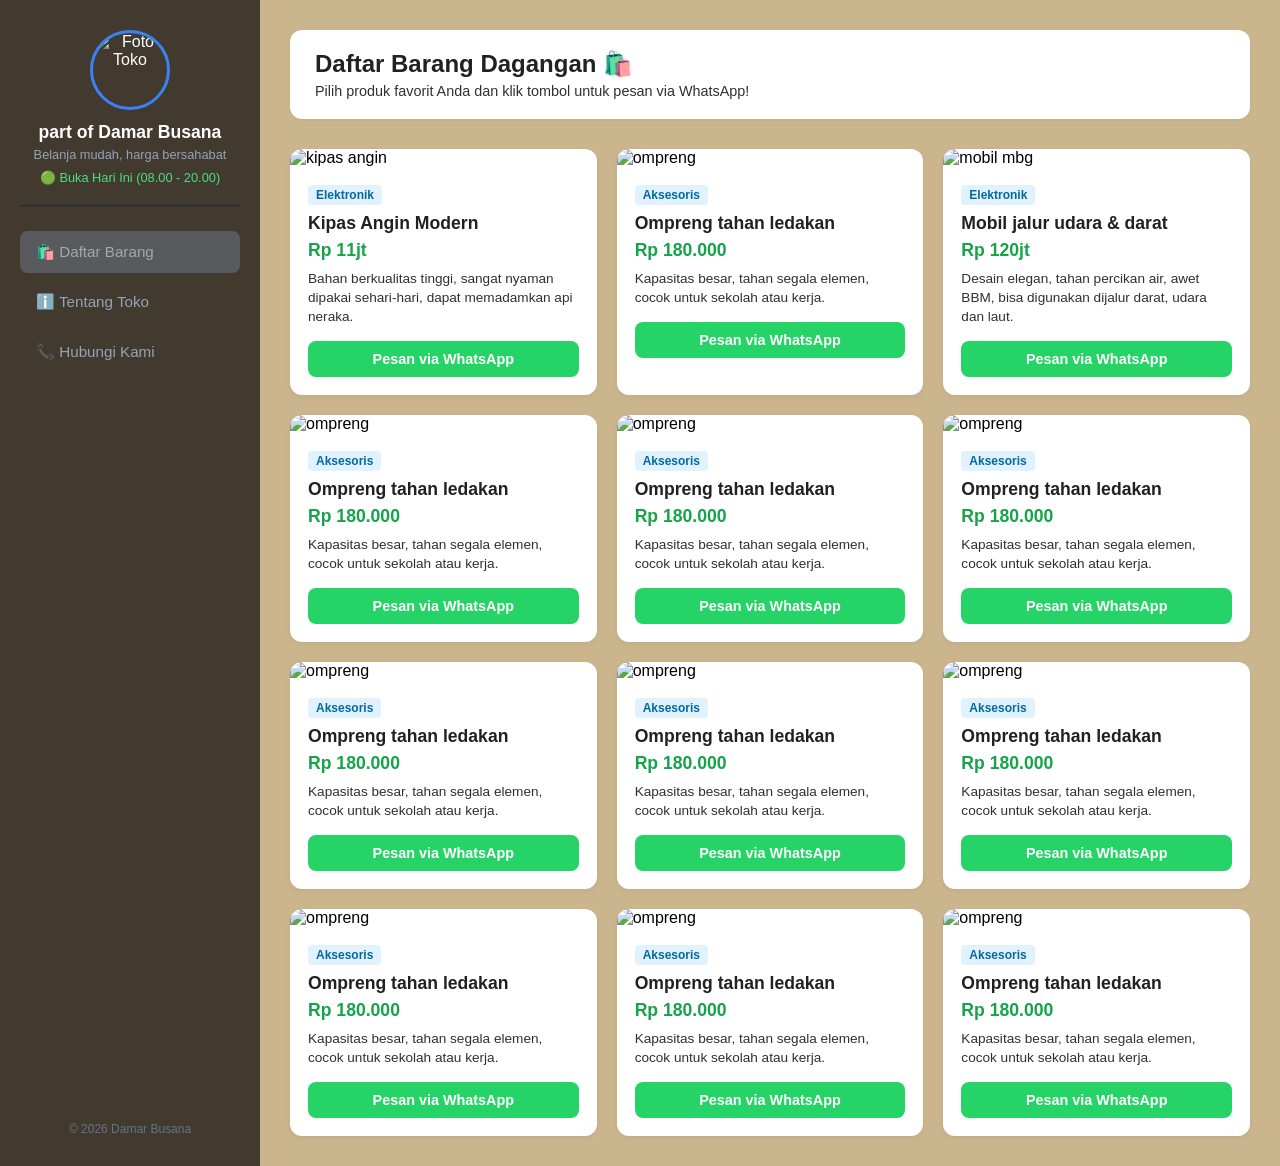
==== index.html @ b8114609 "Add files via upload" ====
<!DOCTYPE html>
<html lang="id">
<head>
    <meta charset="UTF-8">
    <meta name="viewport" content="width=device-width, initial-scale=1.0">
    <title>Katalog Dagangan Saya</title>
    <link rel="stylesheet" href="style.css">
</head>
<body>

    <!-- SIDEBAR / DASHBOARD PROFIL -->
    <aside class="sidebar">
        <div class="profile-card">
            <!-- Ganti foto_profil.jpg dengan nama gambar Anda -->
            <img src="images/aelen.jpeg" alt="Foto Toko" class="profile-img">
            <div class="brand-name">part of Damar Busana</div>
            <div class="store-tagline">Belanja mudah, harga bersahabat</div>
            <p class="status">🟢 Buka Hari Ini (08.00 - 20.00)</p>
        </div>

        <nav class="menu">
            <a href="index.html" class="active">🛍️ Daftar Barang</a>
            <a href="tentang.html">ℹ️ Tentang Toko</a>
            <a href="kontak.html">📞 Hubungi Kami</a>
        </nav>

        <div class="sidebar-footer">
            <p>&copy; 2026 Damar Busana</p>
        </div>
    </aside>

    <!-- KONTEN UTAMA (KATALOG BARANG) -->
    <main class="main-content">
        <header class="top-header">
            <h1>Daftar Barang Dagangan 🛍️</h1>
            <p>Pilih produk favorit Anda dan klik tombol untuk pesan via WhatsApp!</p>
        </header>

        <!-- GALERI PRODUK -->
        <section id="katalog" class="product-grid">
            
            <!-- PRODUK 1 -->
            <div class="product-card">
                <img src="images/produk1.jpg.jpg" alt="kipas angin">
                <div class="card-body">
                    <span class="category">Elektronik</span>
                    <h3>Kipas Angin Modern</h3>
                    <p class="price">Rp 11jt</p>
                    <p class="desc">Bahan berkualitas tinggi, sangat nyaman dipakai sehari-hari, dapat memadamkan api neraka.</p>
                    <!-- Masukkan nomor WA Anda di bawah ini (format: 628xxx) -->
                    <a href="https://wa.me/6285811451344?text=Halo,%20saya%20tertarik%20membeli:%0A%0A*Produk:*%20Kipas%20Angin%0A*Harga:*%2011jt%0A" class="btn-buy" target="_blank">Pesan via WhatsApp</a>
                </div>
            </div>

            <!-- PRODUK 2 -->
            <div class="product-card">
                <img src="images/produk2.jpg.jpg" alt="ompreng">
                <div class="card-body">
                    <span class="category">Aksesoris</span>
                    <h3>Ompreng tahan ledakan</h3>
                    <p class="price">Rp 180.000</p>
                    <p class="desc">Kapasitas besar, tahan segala elemen, cocok untuk sekolah atau kerja.</p>
                    <a href="https://wa.me/6285811451344?text=Halo,%20saya%20tertarik%20membeli%20Ompreng%20Ransel" class="btn-buy" target="_blank">Pesan via WhatsApp</a>
                </div>
            </div>

            <!-- PRODUK 3 -->
            <div class="product-card">
                <img src="images/produk3.jpg.jpg" alt="mobil mbg">
                <div class="card-body">
                    <span class="category">Elektronik</span>
                    <h3>Mobil jalur udara & darat</h3>
                    <p class="price">Rp 120jt</p>
                    <p class="desc">Desain elegan, tahan percikan air, awet BBM, bisa digunakan dijalur darat, udara dan laut.</p>
                    <a href="https://wa.me/6285811451344?text=Halo,%20saya%20tertarik%20membeli:%0A%0A*Produk:*%20Mobil%20Embeji%0A*Harga:*%20200jt%20" class="btn-buy" target="_blank">Pesan via WhatsApp</a>
                </div>
            </div>

            <div class="product-card">
                <img src="images/produk2.jpg.jpg" alt="ompreng">
                <div class="card-body">
                    <span class="category">Aksesoris</span>
                    <h3>Ompreng tahan ledakan</h3>
                    <p class="price">Rp 180.000</p>
                    <p class="desc">Kapasitas besar, tahan segala elemen, cocok untuk sekolah atau kerja.</p>
                    <a href="https://wa.me/6285811451344?text=Halo%20Damar%20Busana,%20saya%20tertarik%20membeli:%0A%0A*Produk:*%20Ompreng%20tahan%20ledakan%0A*Harga:*%20Rp%20180.000%0A*" 
                    class="btn-buy" 
                    target="_blank">
                    Pesan via WhatsApp
                     </a>
                </div>
            </div>

            <div class="product-card">
                <img src="images/produk2.jpg.jpg" alt="ompreng">
                <div class="card-body">
                    <span class="category">Aksesoris</span>
                    <h3>Ompreng tahan ledakan</h3>
                    <p class="price">Rp 180.000</p>
                    <p class="desc">Kapasitas besar, tahan segala elemen, cocok untuk sekolah atau kerja.</p>
                    <a href="https://wa.me/6285811451344?text=Halo%20Damar%20Busana,%20saya%20tertarik%20membeli:%0A%0A*Produk:*%20Ompreng%20tahan%20ledakan%0A*Harga:*%20Rp%20180.000%0A*" 
                    class="btn-buy" 
                    target="_blank">
                    Pesan via WhatsApp
                     </a>
                </div>
            </div>

            <div class="product-card">
                <img src="images/produk2.jpg.jpg" alt="ompreng">
                <div class="card-body">
                    <span class="category">Aksesoris</span>
                    <h3>Ompreng tahan ledakan</h3>
                    <p class="price">Rp 180.000</p>
                    <p class="desc">Kapasitas besar, tahan segala elemen, cocok untuk sekolah atau kerja.</p>
                    <a href="https://wa.me/6285811451344?text=Halo%20Damar%20Busana,%20saya%20tertarik%20membeli:%0A%0A*Produk:*%20Ompreng%20tahan%20ledakan%0A*Harga:*%20Rp%20180.000%0A*" 
                    class="btn-buy" 
                    target="_blank">
                    Pesan via WhatsApp
                     </a>
                </div>
            </div>

            <div class="product-card">
                <img src="images/produk2.jpg.jpg" alt="ompreng">
                <div class="card-body">
                    <span class="category">Aksesoris</span>
                    <h3>Ompreng tahan ledakan</h3>
                    <p class="price">Rp 180.000</p>
                    <p class="desc">Kapasitas besar, tahan segala elemen, cocok untuk sekolah atau kerja.</p>
                    <a href="https://wa.me/6285811451344?text=Halo%20Damar%20Busana,%20saya%20tertarik%20membeli:%0A%0A*Produk:*%20Ompreng%20tahan%20ledakan%0A*Harga:*%20Rp%20180.000%0A*" 
                    class="btn-buy" 
                    target="_blank">
                    Pesan via WhatsApp
                     </a>
                </div>
            </div>

            <div class="product-card">
                <img src="images/produk2.jpg.jpg" alt="ompreng">
                <div class="card-body">
                    <span class="category">Aksesoris</span>
                    <h3>Ompreng tahan ledakan</h3>
                    <p class="price">Rp 180.000</p>
                    <p class="desc">Kapasitas besar, tahan segala elemen, cocok untuk sekolah atau kerja.</p>
                    <a href="https://wa.me/6285811451344?text=Halo%20Damar%20Busana,%20saya%20tertarik%20membeli:%0A%0A*Produk:*%20Ompreng%20tahan%20ledakan%0A*Harga:*%20Rp%20180.000%0A*" 
                    class="btn-buy" 
                    target="_blank">
                    Pesan via WhatsApp
                     </a>
                </div>
            </div>

            <div class="product-card">
                <img src="images/produk2.jpg.jpg" alt="ompreng">
                <div class="card-body">
                    <span class="category">Aksesoris</span>
                    <h3>Ompreng tahan ledakan</h3>
                    <p class="price">Rp 180.000</p>
                    <p class="desc">Kapasitas besar, tahan segala elemen, cocok untuk sekolah atau kerja.</p>
                    <a href="https://wa.me/6285811451344?text=Halo%20Damar%20Busana,%20saya%20tertarik%20membeli:%0A%0A*Produk:*%20Ompreng%20tahan%20ledakan%0A*Harga:*%20Rp%20180.000%0A*" 
                    class="btn-buy" 
                    target="_blank">
                    Pesan via WhatsApp
                     </a>
                </div>
            </div>

            <div class="product-card">
                <img src="images/produk2.jpg.jpg" alt="ompreng">
                <div class="card-body">
                    <span class="category">Aksesoris</span>
                    <h3>Ompreng tahan ledakan</h3>
                    <p class="price">Rp 180.000</p>
                    <p class="desc">Kapasitas besar, tahan segala elemen, cocok untuk sekolah atau kerja.</p>
                    <a href="https://wa.me/6285811451344?text=Halo%20Damar%20Busana,%20saya%20tertarik%20membeli:%0A%0A*Produk:*%20Ompreng%20tahan%20ledakan%0A*Harga:*%20Rp%20180.000%0A*" 
                    class="btn-buy" 
                    target="_blank">
                    Pesan via WhatsApp
                     </a>
                </div>
            </div>

            <div class="product-card">
                <img src="images/produk2.jpg.jpg" alt="ompreng">
                <div class="card-body">
                    <span class="category">Aksesoris</span>
                    <h3>Ompreng tahan ledakan</h3>
                    <p class="price">Rp 180.000</p>
                    <p class="desc">Kapasitas besar, tahan segala elemen, cocok untuk sekolah atau kerja.</p>
                    <a href="https://wa.me/6285811451344?text=Halo%20Damar%20Busana,%20saya%20tertarik%20membeli:%0A%0A*Produk:*%20Ompreng%20tahan%20ledakan%0A*Harga:*%20Rp%20180.000%0A*" 
                    class="btn-buy" 
                    target="_blank">
                    Pesan via WhatsApp
                     </a>
                </div>
            </div>

            <div class="product-card">
                <img src="images/produk2.jpg.jpg" alt="ompreng">
                <div class="card-body">
                    <span class="category">Aksesoris</span>
                    <h3>Ompreng tahan ledakan</h3>
                    <p class="price">Rp 180.000</p>
                    <p class="desc">Kapasitas besar, tahan segala elemen, cocok untuk sekolah atau kerja.</p>
                    <a href="https://wa.me/6285811451344?text=Halo%20Damar%20Busana,%20saya%20tertarik%20membeli:%0A%0A*Produk:*%20Ompreng%20tahan%20ledakan%0A*Harga:*%20Rp%20180.000%0A*" 
                    class="btn-buy" 
                    target="_blank">
                    Pesan via WhatsApp
                     </a>
                </div>
            </div>

        </section>
    </main>

</body>
</html>
---- style.css ----
/* ==========================================
   1. RESET & VARIABLE DECLARATION
   ========================================== */
:root {
    --primary: #3b82f6;
    --primary-hover: #6b655d;
    --bg-main: #cab58d;
    --sidebar-bg: #423a2f;
    --card-bg: #ffffff;
    --border: #e2e8f0;
    --text-dark: #212121;
    --text-muted: #2e3033;
    --gold: #d97706;
    --gold-light: #f59e0b;
    --success: #25d366;
    --success-hover: #1da851;
    --radius: 12px;
}

* {
    margin: 0;
    padding: 0;
    box-sizing: border-box;
    font-family: 'Segoe UI', Tahoma, Geneva, Verdana, sans-serif;
}

body {
    display: flex;
    min-height: 100vh;
    background-color: var(--bg-main);
}

/* ==========================================
   2. SIDEBAR (SAMAKAN UNTUK SEMUA HALAMAN)
   ========================================== */
.sidebar {
    width: 260px;
    background-color: var(--sidebar-bg);
    color: #ffffff;
    padding: 30px 20px;
    display: flex;
    flex-direction: column;
    flex-shrink: 0;
}

.profile-card {
    text-align: center;
    padding-bottom: 20px;
    border-bottom: 1px solid #1e293b;
    margin-bottom: 25px;
}

.profile-img {
    width: 80px;
    height: 80px;
    border-radius: 50%;
    object-fit: cover;
    border: 3px solid var(--primary);
    margin: 0 auto 12px auto;
    display: block;
}

.brand-name {
    font-size: 1.1rem;
    font-weight: 700;
    color: #ffffff;
    margin-bottom: 4px;
}

.store-tagline {
    font-size: 0.8rem;
    color: #94a3b8;
    margin-bottom: 8px;
}

.status {
    font-size: 0.8rem;
    color: #4ade80;
}

.menu {
    display: flex;
    flex-direction: column;
    gap: 8px;
    flex-grow: 1;
}

.menu a {
    color: #94a3b8;
    text-decoration: none;
    padding: 12px 16px;
    border-radius: 8px;
    font-size: 0.95rem;
    display: flex;
    align-items: center;
    gap: 10px;
    transition: all 0.2s ease;
}

.menu a.active, 
.menu a:hover {
    background-color: #585a5d;
    color: #a5a7a8;
}

.sidebar-footer {
    font-size: 0.75rem;
    color: #64748b;
    text-align: center;
    margin-top: auto;
    padding-top: 20px;
}

/* ==========================================
   3. MAIN CONTENT
   ========================================== */
.main-content {
    flex: 1;
    padding: 30px;
}

.top-header {
    background-color: var(--card-bg);
    padding: 20px 25px;
    border-radius: var(--radius);
    margin-bottom: 30px;
    box-shadow: 0 1px 3px rgba(0,0,0,0.05);
}

.top-header h1 {
    font-size: 1.5rem;
    color: var(--text-dark);
    margin-bottom: 5px;
}

.top-header p {
    color: var(--text-muted);
    font-size: 0.9rem;
}

/* ==========================================
   4. PRODUCT GRID
   ========================================== */
.product-grid {
    display: grid;
    grid-template-columns: repeat(auto-fill, minmax(240px, 1fr));
    gap: 20px;
}

.product-card {
    background-color: var(--card-bg);
    border-radius: var(--radius);
    overflow: hidden;
    box-shadow: 0 2px 5px rgba(0,0,0,0.05);
    transition: transform 0.2s, box-shadow 0.2s;
}

.product-card:hover {
    transform: translateY(-5px);
    box-shadow: 0 8px 15px rgba(0,0,0,0.1);
}

.product-card img {
    width: 100%;
    height: 180px;
    object-fit: cover;
}

.card-body {
    padding: 18px;
}

.category {
    font-size: 0.75rem;
    background-color: #e0f2fe;
    color: #0369a1;
    padding: 3px 8px;
    border-radius: 4px;
    font-weight: 600;
}

.product-card h3 {
    font-size: 1.1rem;
    margin: 10px 0 6px 0;
    color: var(--text-dark);
}

.price {
    font-size: 1.1rem;
    font-weight: bold;
    color: #16a34a;
    margin-bottom: 8px;
}

.desc {
    font-size: 0.85rem;
    color: var(--text-muted);
    margin-bottom: 15px;
    line-height: 1.4;
}

.btn-buy {
    display: block;
    text-align: center;
    background-color: var(--success);
    color: white;
    text-decoration: none;
    padding: 10px 0;
    border-radius: 8px;
    font-weight: bold;
    font-size: 0.9rem;
    transition: background-color 0.3s;
}

.btn-buy:hover {
    background-color: var(--success-hover);
}

/* ==========================================
   5. ABOUT PAGE SECTION
   ========================================== */
.header-card {
    background-color: #8c7762;         /* Warna background kotak judul */
    border: 1px solid #e2e8f0;         /* Garis tepi halus */
    border-radius: 12px;               /* Sudut melengkung */
    padding: 24px 30px;                /* Ruang di dalam kotak */
    margin-bottom: 24px;               /* Jarak ke kotak Visi Misi di bawahnya */
    text-align: center;                /* Memaksa Judul & Teks di TENGAH */
    box-shadow: 0 2px 4px rgba(0,0,0,0.03); /* Bayangan tipis agar elegan */
}

.header-card h1 {
    font-size: 1.6rem;
    font-weight: 700;
    color: #bec7dd;                    /* Warna teks judul */
    margin-bottom: 6px;
}

.header-card p {
    color: #2c2d2e;                    /* Warna deskripsi sub-judul */
    font-size: 0.95rem;
}

/* Kartu Putih di dalam pembungkus */
.about-grid {
    display: grid;
    grid-template-columns: 1fr 1fr;
    gap: 24px;
    align-items: stretch;
}

.about-card {
    background: #ffffff;      /* Warna kartu dalam dibuat putih bersih */
    border: 1px solid #e2e8f0;
    border-radius: 12px;
    padding: 28px 30px;
    box-shadow: 0 2px 4px rgba(0,0,0,0.02);
}

.about-card h2 {
    color: #d97706;
    font-size: 1.25rem;
    margin-bottom: 16px;
    display: flex;
    align-items: center;
    gap: 10px;
}

.about-card p {
    color: #334155;
    font-size: 0.95rem;
    line-height: 1.8;
    text-align: justify;
}

.about-card ul {
    color: #334155;
    font-size: 0.95rem;
    line-height: 1.6;
    padding-left: 20px;
}

.about-card ul li {
    margin-bottom: 10px;
}

.about-card ul li::marker {
    color: #d97706;
}

/* Kartu Informasi Tambahan */
.store-info-card {
    background: #ffffff;
    border: 1px solid #e2e8f0;
    border-radius: 12px;
    padding: 24px 30px;
    margin-top: 24px;
    display: grid;
    grid-template-columns: repeat(auto-fit, minmax(180px, 1fr));
    gap: 20px;
    text-align: center;      /* Opsi: membuat teks info di bawah ikut ke tengah */
}

.info-item .label {
    font-size: 0.75rem;
    font-weight: 700;
    text-transform: uppercase;
    color: #2f3338;
    margin-bottom: 6px;
}

.info-item .value {
    font-size: 0.95rem;
    font-weight: 600;
    color: #0f172a;
}

/* ==========================================
   6. RESPONSIVE BREAKPOINTS
   ========================================== */
@media (max-width: 800px) {
    body {
        flex-direction: column;
    }

    .sidebar {
        width: 100%;
    }

    .about-grid {
        grid-template-columns: 1fr;
    }
}

/* ===== LINGKUNGAN DARK THEME HUBU NGI KAMI ===== */

/* Header Card Atas */
.header-card {
  background-color: #f1f1f2;
  border: 1px solid #f0f1f3;
  border-top: 2px solid #302a19; /* Garis emas di bagian atas */
  border-radius: 12px;
  padding: 24px 28px;
  margin-bottom: 24px;
}

.header-card h1 {
  color: #040b20;
  font-family: 'Serif', Georgia, serif; /* Gaya font judul seperti gambar */
  font-size: 1.8rem;
  margin-bottom: 8px;
}

.header-card p {
  color: #1f2022;
  font-size: 0.95rem;
}

/* Grid Pembungkus */
.contact-wrap {
  display: grid;
  grid-template-columns: 1fr 1fr;
  gap: 24px;
}

@media (max-width: 800px) {
  .contact-wrap {
    grid-template-columns: 1fr;
  }
}

/* Container Kartu */
.contact-card {
  background-color: #f4f4f6;
  border: 1px solid #c0c2c5;
  border-radius: 12px;
  padding: 28px;
  display: flex;
  flex-direction: column;
}

/* Judul & Subjudul Kartu */
.card-title {
  color: #0e0d0d; /* Warna Emas */
  font-family: 'Serif', Georgia, serif;
  font-size: 1.3rem;
  margin-bottom: 6px;
}

.card-subtitle {
  color: #171819;
  font-size: 0.88rem;
  margin-bottom: 20px;
}

/* Item List Kontak */
.contact-list {
  display: flex;
  flex-direction: column;
  gap: 12px;
  margin-bottom: 24px;
}

.contact-list .item {
  display: flex;
  align-items: center;
  gap: 14px;
  background-color: #eaeaed;
  border: 1px solid #1e222d;
  border-radius: 10px;
  padding: 14px 18px;
}

.contact-list .item .ic {
  font-size: 1.2rem;
}

.contact-list .item .t {
  font-size: 0.75rem;
  color: #1e1e1f;
  margin-bottom: 2px;
}

.contact-list .item .v {
  font-size: 0.95rem;
  font-weight: 700;
  color: #1a1a1a;
}

/* Form Styling */
.quick-form {
  display: flex;
  flex-direction: column;
  gap: 18px;
}

.form-group {
  display: flex;
  flex-direction: column;
  gap: 8px;
}

.form-group label {
  font-size: 0.85rem;
  color: #1c1c1d;
}

.form-group input,
.form-group textarea {
  background-color: #f2f2f5;
  border: 1px solid #1e222d;
  border-radius: 8px;
  padding: 12px 14px;
  color: #ffffff;
  font-size: 0.9rem;
  outline: none;
  width: 100%;
  box-sizing: border-box;
}

.form-group input:focus,
.form-group textarea:focus {
  border-color: #25d366;
}

.form-group textarea {
  resize: vertical;
  min-height: 110px;
}

/* Tombol Hijau Khas WhatsApp */
.btn-green {
  background-color: #25d366;
  color: #000000;
  font-weight: 700;
  font-size: 0.95rem;
  border: none;
  border-radius: 8px;
  padding: 14px;
  text-align: center;
  text-decoration: none;
  cursor: pointer;
  display: flex;
  align-items: center;
  justify-content: center;
  gap: 8px;
  margin-top: auto; /* Mendorong tombol selalu di bawah */
  transition: background-color 0.2s, transform 0.1s;
}

.btn-green:hover {
  background-color: #20bd5a;
  transform: translateY(-1px);
}
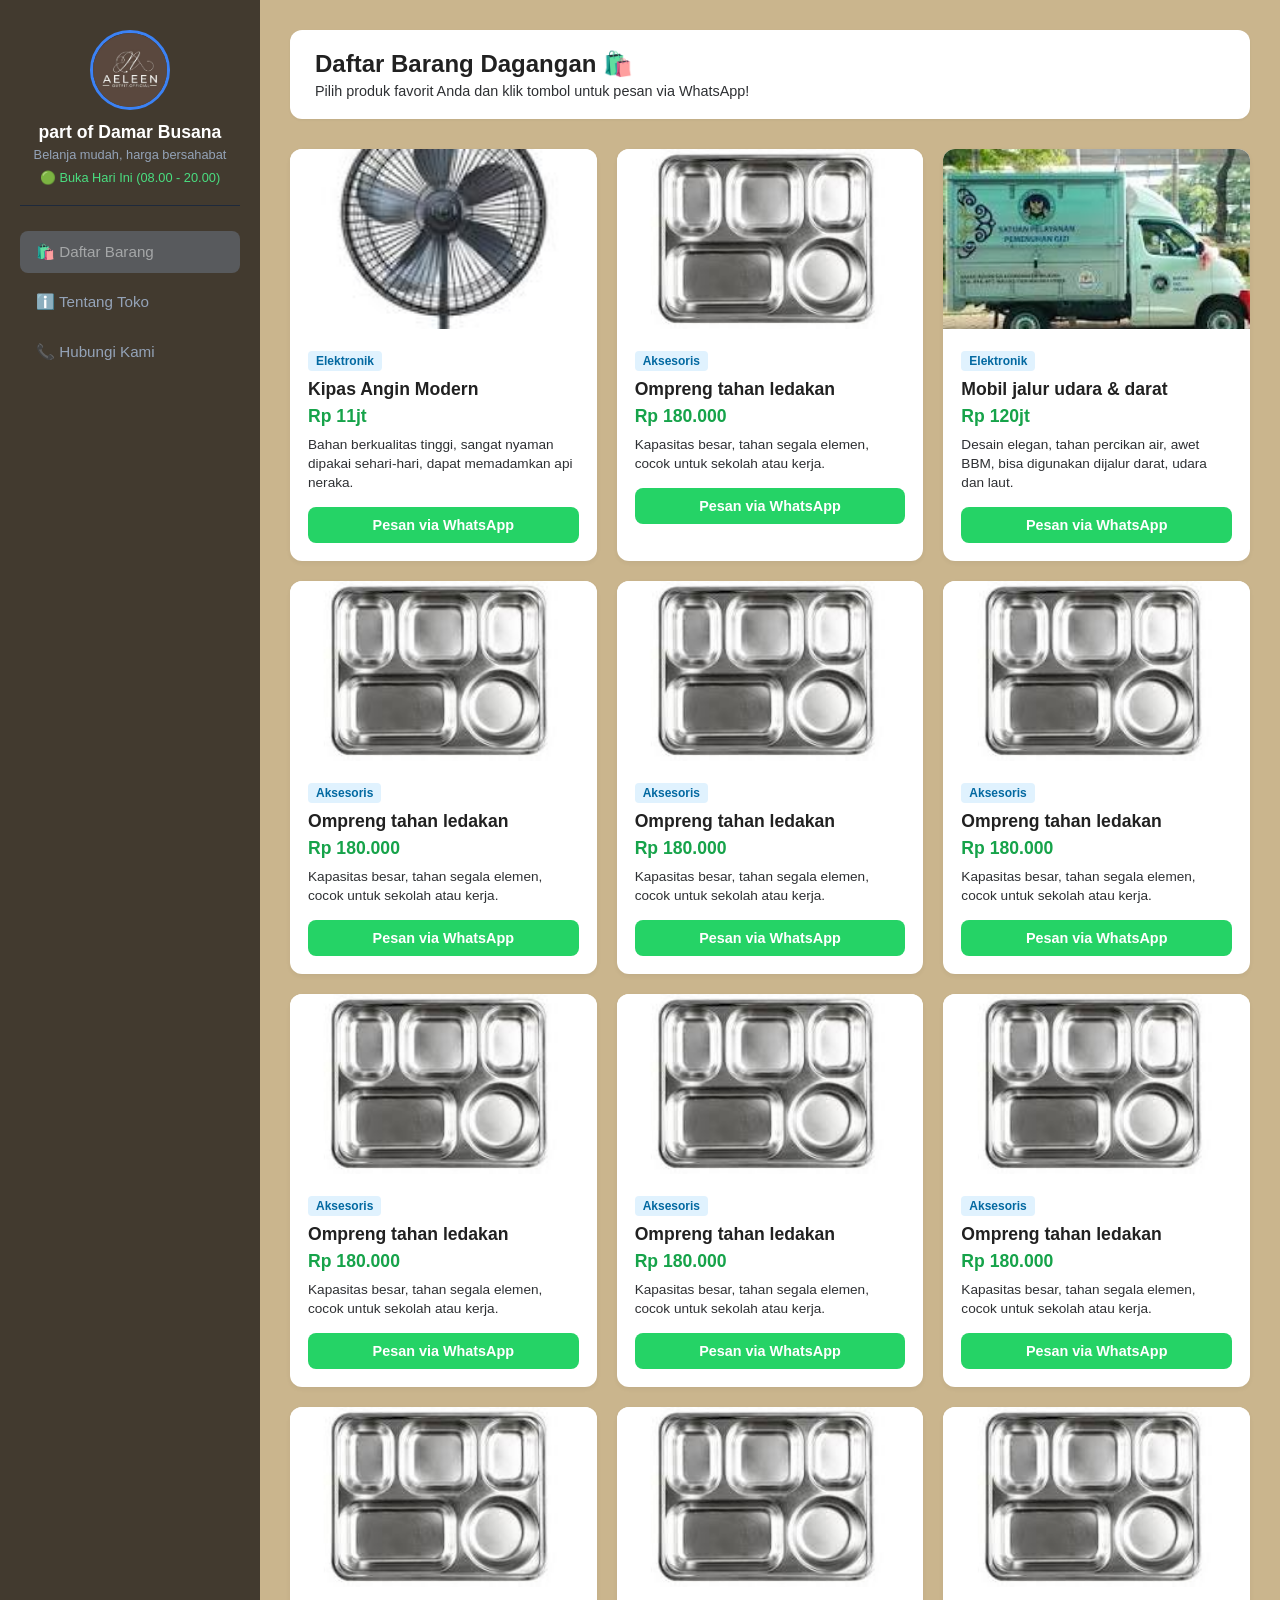
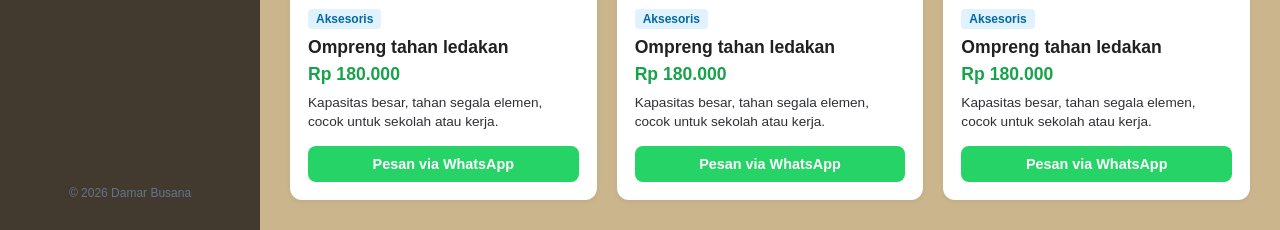
==== commit 9b403ccd: "Fix HTML encoding issues in index.html" ====
--- a/index.html
+++ b/index.html
@@ -41,7 +41,7 @@
             
             <!-- PRODUK 1 -->
             <div class="product-card">
-                <img src="images/produk1.jpg.jpg" alt="kipas angin">
+                <img src="images/produk1.jpg" alt="kipas angin">
                 <div class="card-body">
                     <span class="category">Elektronik</span>
                     <h3>Kipas Angin Modern</h3>
@@ -54,7 +54,7 @@
 
             <!-- PRODUK 2 -->
             <div class="product-card">
-                <img src="images/produk2.jpg.jpg" alt="ompreng">
+                <img src="images/produk2.jpg" alt="ompreng">
                 <div class="card-body">
                     <span class="category">Aksesoris</span>
                     <h3>Ompreng tahan ledakan</h3>
@@ -66,7 +66,7 @@
 
             <!-- PRODUK 3 -->
             <div class="product-card">
-                <img src="images/produk3.jpg.jpg" alt="mobil mbg">
+                <img src="images/produk3.jpg" alt="mobil mbg">
                 <div class="card-body">
                     <span class="category">Elektronik</span>
                     <h3>Mobil jalur udara & darat</h3>
@@ -77,127 +77,127 @@
             </div>
 
             <div class="product-card">
-                <img src="images/produk2.jpg.jpg" alt="ompreng">
-                <div class="card-body">
-                    <span class="category">Aksesoris</span>
-                    <h3>Ompreng tahan ledakan</h3>
-                    <p class="price">Rp 180.000</p>
-                    <p class="desc">Kapasitas besar, tahan segala elemen, cocok untuk sekolah atau kerja.</p>
-                    <a href="https://wa.me/6285811451344?text=Halo%20Damar%20Busana,%20saya%20tertarik%20membeli:%0A%0A*Produk:*%20Ompreng%20tahan%20ledakan%0A*Harga:*%20Rp%20180.000%0A*" 
-                    class="btn-buy" 
-                    target="_blank">
-                    Pesan via WhatsApp
-                     </a>
-                </div>
-            </div>
-
-            <div class="product-card">
-                <img src="images/produk2.jpg.jpg" alt="ompreng">
-                <div class="card-body">
-                    <span class="category">Aksesoris</span>
-                    <h3>Ompreng tahan ledakan</h3>
-                    <p class="price">Rp 180.000</p>
-                    <p class="desc">Kapasitas besar, tahan segala elemen, cocok untuk sekolah atau kerja.</p>
-                    <a href="https://wa.me/6285811451344?text=Halo%20Damar%20Busana,%20saya%20tertarik%20membeli:%0A%0A*Produk:*%20Ompreng%20tahan%20ledakan%0A*Harga:*%20Rp%20180.000%0A*" 
-                    class="btn-buy" 
-                    target="_blank">
-                    Pesan via WhatsApp
-                     </a>
-                </div>
-            </div>
-
-            <div class="product-card">
-                <img src="images/produk2.jpg.jpg" alt="ompreng">
-                <div class="card-body">
-                    <span class="category">Aksesoris</span>
-                    <h3>Ompreng tahan ledakan</h3>
-                    <p class="price">Rp 180.000</p>
-                    <p class="desc">Kapasitas besar, tahan segala elemen, cocok untuk sekolah atau kerja.</p>
-                    <a href="https://wa.me/6285811451344?text=Halo%20Damar%20Busana,%20saya%20tertarik%20membeli:%0A%0A*Produk:*%20Ompreng%20tahan%20ledakan%0A*Harga:*%20Rp%20180.000%0A*" 
-                    class="btn-buy" 
-                    target="_blank">
-                    Pesan via WhatsApp
-                     </a>
-                </div>
-            </div>
-
-            <div class="product-card">
-                <img src="images/produk2.jpg.jpg" alt="ompreng">
-                <div class="card-body">
-                    <span class="category">Aksesoris</span>
-                    <h3>Ompreng tahan ledakan</h3>
-                    <p class="price">Rp 180.000</p>
-                    <p class="desc">Kapasitas besar, tahan segala elemen, cocok untuk sekolah atau kerja.</p>
-                    <a href="https://wa.me/6285811451344?text=Halo%20Damar%20Busana,%20saya%20tertarik%20membeli:%0A%0A*Produk:*%20Ompreng%20tahan%20ledakan%0A*Harga:*%20Rp%20180.000%0A*" 
-                    class="btn-buy" 
-                    target="_blank">
-                    Pesan via WhatsApp
-                     </a>
-                </div>
-            </div>
-
-            <div class="product-card">
-                <img src="images/produk2.jpg.jpg" alt="ompreng">
-                <div class="card-body">
-                    <span class="category">Aksesoris</span>
-                    <h3>Ompreng tahan ledakan</h3>
-                    <p class="price">Rp 180.000</p>
-                    <p class="desc">Kapasitas besar, tahan segala elemen, cocok untuk sekolah atau kerja.</p>
-                    <a href="https://wa.me/6285811451344?text=Halo%20Damar%20Busana,%20saya%20tertarik%20membeli:%0A%0A*Produk:*%20Ompreng%20tahan%20ledakan%0A*Harga:*%20Rp%20180.000%0A*" 
-                    class="btn-buy" 
-                    target="_blank">
-                    Pesan via WhatsApp
-                     </a>
-                </div>
-            </div>
-
-            <div class="product-card">
-                <img src="images/produk2.jpg.jpg" alt="ompreng">
-                <div class="card-body">
-                    <span class="category">Aksesoris</span>
-                    <h3>Ompreng tahan ledakan</h3>
-                    <p class="price">Rp 180.000</p>
-                    <p class="desc">Kapasitas besar, tahan segala elemen, cocok untuk sekolah atau kerja.</p>
-                    <a href="https://wa.me/6285811451344?text=Halo%20Damar%20Busana,%20saya%20tertarik%20membeli:%0A%0A*Produk:*%20Ompreng%20tahan%20ledakan%0A*Harga:*%20Rp%20180.000%0A*" 
-                    class="btn-buy" 
-                    target="_blank">
-                    Pesan via WhatsApp
-                     </a>
-                </div>
-            </div>
-
-            <div class="product-card">
-                <img src="images/produk2.jpg.jpg" alt="ompreng">
-                <div class="card-body">
-                    <span class="category">Aksesoris</span>
-                    <h3>Ompreng tahan ledakan</h3>
-                    <p class="price">Rp 180.000</p>
-                    <p class="desc">Kapasitas besar, tahan segala elemen, cocok untuk sekolah atau kerja.</p>
-                    <a href="https://wa.me/6285811451344?text=Halo%20Damar%20Busana,%20saya%20tertarik%20membeli:%0A%0A*Produk:*%20Ompreng%20tahan%20ledakan%0A*Harga:*%20Rp%20180.000%0A*" 
-                    class="btn-buy" 
-                    target="_blank">
-                    Pesan via WhatsApp
-                     </a>
-                </div>
-            </div>
-
-            <div class="product-card">
-                <img src="images/produk2.jpg.jpg" alt="ompreng">
-                <div class="card-body">
-                    <span class="category">Aksesoris</span>
-                    <h3>Ompreng tahan ledakan</h3>
-                    <p class="price">Rp 180.000</p>
-                    <p class="desc">Kapasitas besar, tahan segala elemen, cocok untuk sekolah atau kerja.</p>
-                    <a href="https://wa.me/6285811451344?text=Halo%20Damar%20Busana,%20saya%20tertarik%20membeli:%0A%0A*Produk:*%20Ompreng%20tahan%20ledakan%0A*Harga:*%20Rp%20180.000%0A*" 
-                    class="btn-buy" 
-                    target="_blank">
-                    Pesan via WhatsApp
-                     </a>
-                </div>
-            </div>
-
-            <div class="product-card">
-                <img src="images/produk2.jpg.jpg" alt="ompreng">
+                <img src="images/produk2.jpg" alt="ompreng">
+                <div class="card-body">
+                    <span class="category">Aksesoris</span>
+                    <h3>Ompreng tahan ledakan</h3>
+                    <p class="price">Rp 180.000</p>
+                    <p class="desc">Kapasitas besar, tahan segala elemen, cocok untuk sekolah atau kerja.</p>
+                    <a href="https://wa.me/6285811451344?text=Halo%20Damar%20Busana,%20saya%20tertarik%20membeli:%0A%0A*Produk:*%20Ompreng%20tahan%20ledakan%0A*Harga:*%20Rp%20180.000%0A*" 
+                    class="btn-buy" 
+                    target="_blank">
+                    Pesan via WhatsApp
+                     </a>
+                </div>
+            </div>
+
+            <div class="product-card">
+                <img src="images/produk2.jpg" alt="ompreng">
+                <div class="card-body">
+                    <span class="category">Aksesoris</span>
+                    <h3>Ompreng tahan ledakan</h3>
+                    <p class="price">Rp 180.000</p>
+                    <p class="desc">Kapasitas besar, tahan segala elemen, cocok untuk sekolah atau kerja.</p>
+                    <a href="https://wa.me/6285811451344?text=Halo%20Damar%20Busana,%20saya%20tertarik%20membeli:%0A%0A*Produk:*%20Ompreng%20tahan%20ledakan%0A*Harga:*%20Rp%20180.000%0A*" 
+                    class="btn-buy" 
+                    target="_blank">
+                    Pesan via WhatsApp
+                     </a>
+                </div>
+            </div>
+
+            <div class="product-card">
+                <img src="images/produk2.jpg" alt="ompreng">
+                <div class="card-body">
+                    <span class="category">Aksesoris</span>
+                    <h3>Ompreng tahan ledakan</h3>
+                    <p class="price">Rp 180.000</p>
+                    <p class="desc">Kapasitas besar, tahan segala elemen, cocok untuk sekolah atau kerja.</p>
+                    <a href="https://wa.me/6285811451344?text=Halo%20Damar%20Busana,%20saya%20tertarik%20membeli:%0A%0A*Produk:*%20Ompreng%20tahan%20ledakan%0A*Harga:*%20Rp%20180.000%0A*" 
+                    class="btn-buy" 
+                    target="_blank">
+                    Pesan via WhatsApp
+                     </a>
+                </div>
+            </div>
+
+            <div class="product-card">
+                <img src="images/produk2.jpg" alt="ompreng">
+                <div class="card-body">
+                    <span class="category">Aksesoris</span>
+                    <h3>Ompreng tahan ledakan</h3>
+                    <p class="price">Rp 180.000</p>
+                    <p class="desc">Kapasitas besar, tahan segala elemen, cocok untuk sekolah atau kerja.</p>
+                    <a href="https://wa.me/6285811451344?text=Halo%20Damar%20Busana,%20saya%20tertarik%20membeli:%0A%0A*Produk:*%20Ompreng%20tahan%20ledakan%0A*Harga:*%20Rp%20180.000%0A*" 
+                    class="btn-buy" 
+                    target="_blank">
+                    Pesan via WhatsApp
+                     </a>
+                </div>
+            </div>
+
+            <div class="product-card">
+                <img src="images/produk2.jpg" alt="ompreng">
+                <div class="card-body">
+                    <span class="category">Aksesoris</span>
+                    <h3>Ompreng tahan ledakan</h3>
+                    <p class="price">Rp 180.000</p>
+                    <p class="desc">Kapasitas besar, tahan segala elemen, cocok untuk sekolah atau kerja.</p>
+                    <a href="https://wa.me/6285811451344?text=Halo%20Damar%20Busana,%20saya%20tertarik%20membeli:%0A%0A*Produk:*%20Ompreng%20tahan%20ledakan%0A*Harga:*%20Rp%20180.000%0A*" 
+                    class="btn-buy" 
+                    target="_blank">
+                    Pesan via WhatsApp
+                     </a>
+                </div>
+            </div>
+
+            <div class="product-card">
+                <img src="images/produk2.jpg" alt="ompreng">
+                <div class="card-body">
+                    <span class="category">Aksesoris</span>
+                    <h3>Ompreng tahan ledakan</h3>
+                    <p class="price">Rp 180.000</p>
+                    <p class="desc">Kapasitas besar, tahan segala elemen, cocok untuk sekolah atau kerja.</p>
+                    <a href="https://wa.me/6285811451344?text=Halo%20Damar%20Busana,%20saya%20tertarik%20membeli:%0A%0A*Produk:*%20Ompreng%20tahan%20ledakan%0A*Harga:*%20Rp%20180.000%0A*" 
+                    class="btn-buy" 
+                    target="_blank">
+                    Pesan via WhatsApp
+                     </a>
+                </div>
+            </div>
+
+            <div class="product-card">
+                <img src="images/produk2.jpg" alt="ompreng">
+                <div class="card-body">
+                    <span class="category">Aksesoris</span>
+                    <h3>Ompreng tahan ledakan</h3>
+                    <p class="price">Rp 180.000</p>
+                    <p class="desc">Kapasitas besar, tahan segala elemen, cocok untuk sekolah atau kerja.</p>
+                    <a href="https://wa.me/6285811451344?text=Halo%20Damar%20Busana,%20saya%20tertarik%20membeli:%0A%0A*Produk:*%20Ompreng%20tahan%20ledakan%0A*Harga:*%20Rp%20180.000%0A*" 
+                    class="btn-buy" 
+                    target="_blank">
+                    Pesan via WhatsApp
+                     </a>
+                </div>
+            </div>
+
+            <div class="product-card">
+                <img src="images/produk2.jpg" alt="ompreng">
+                <div class="card-body">
+                    <span class="category">Aksesoris</span>
+                    <h3>Ompreng tahan ledakan</h3>
+                    <p class="price">Rp 180.000</p>
+                    <p class="desc">Kapasitas besar, tahan segala elemen, cocok untuk sekolah atau kerja.</p>
+                    <a href="https://wa.me/6285811451344?text=Halo%20Damar%20Busana,%20saya%20tertarik%20membeli:%0A%0A*Produk:*%20Ompreng%20tahan%20ledakan%0A*Harga:*%20Rp%20180.000%0A*" 
+                    class="btn-buy" 
+                    target="_blank">
+                    Pesan via WhatsApp
+                     </a>
+                </div>
+            </div>
+
+            <div class="product-card">
+                <img src="images/produk2.jpg" alt="ompreng">
                 <div class="card-body">
                     <span class="category">Aksesoris</span>
                     <h3>Ompreng tahan ledakan</h3>
@@ -215,4 +215,4 @@
     </main>
 
 </body>
-</html>+</html>
